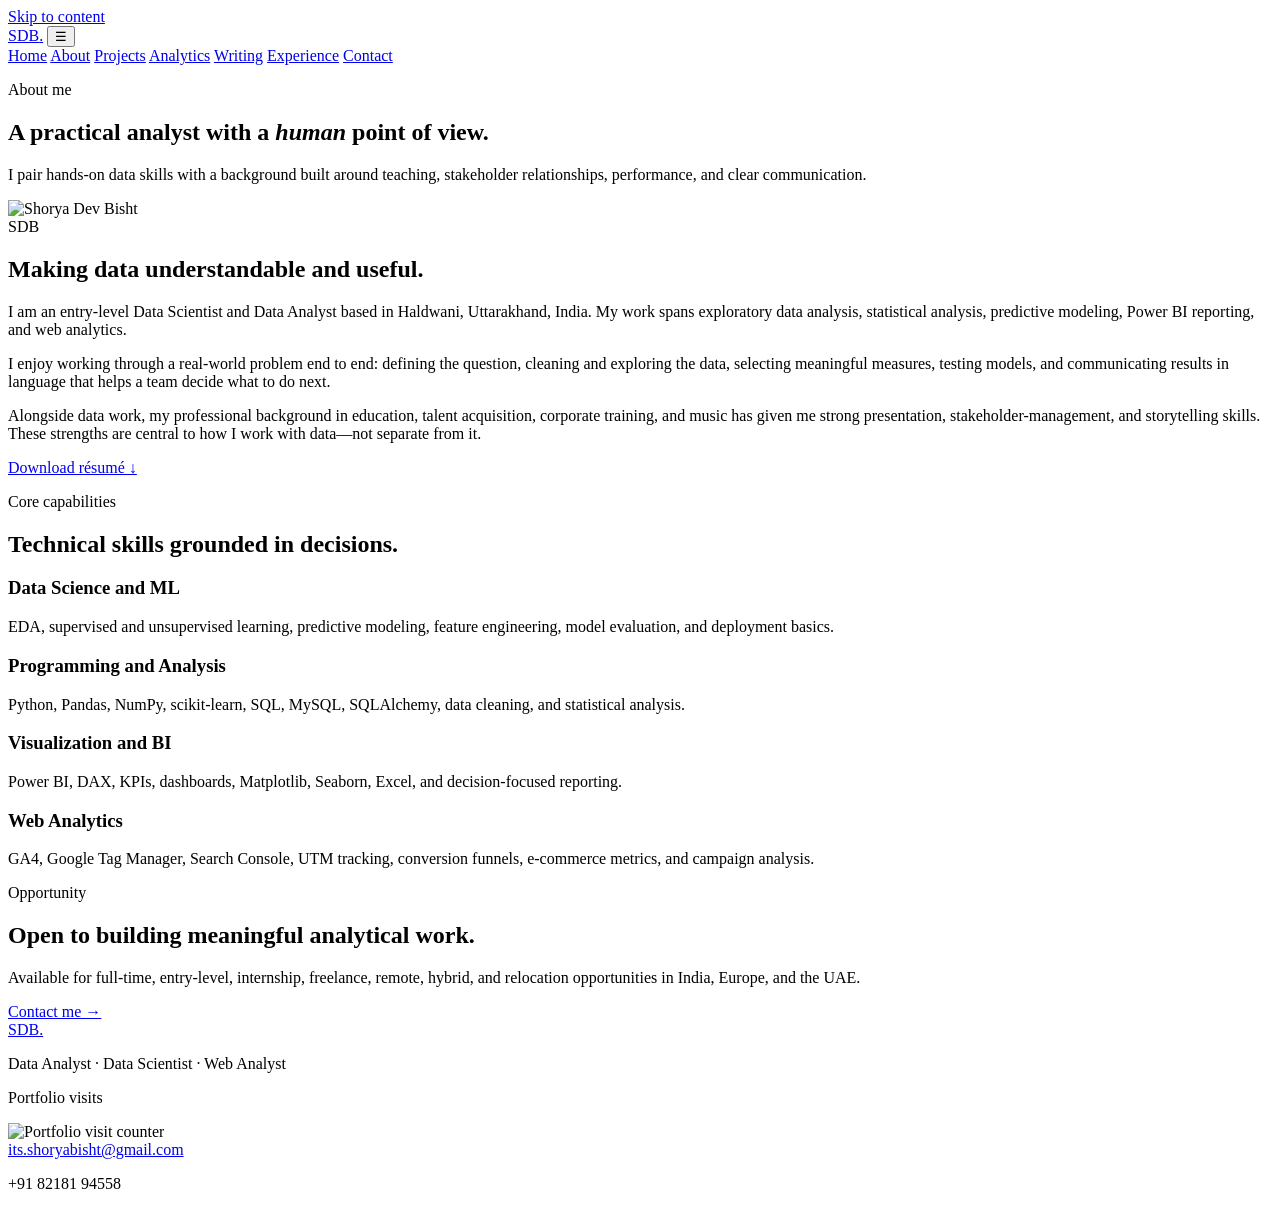
==== about.html @ f897676f "Add files via upload" ====
<!doctype html>
<html lang="en">
<head>
  <meta charset="utf-8">
  <meta name="viewport" content="width=device-width,initial-scale=1">

  <meta name="description" content="About Shorya Dev Bisht, Data Analyst, Data Scientist and Web Analyst.">

  <title>About | Shorya Dev Bisht</title>

  <link rel="stylesheet" href="assets/css/style.css">

  <script async src="https://www.googletagmanager.com/gtag/js?id=G-RCW7KHR1K1"></script>
  <script>
    window.dataLayer = window.dataLayer || [];
    function gtag(){dataLayer.push(arguments);}
    gtag("js", new Date());
    gtag("config", "G-RCW7KHR1K1");
  </script>
</head>

<body>
  <a class="skip" href="#main">Skip to content</a>

  <header class="site-header">
    <a class="brand" href="index.html">SDB<span>.</span></a>

    <button class="menu-button" aria-label="Open navigation" aria-expanded="false">☰</button>

    <nav aria-label="Primary navigation">
      <a href="index.html">Home</a>
      <a class="active" href="about.html">About</a>
      <a href="projects.html">Projects</a>
      <a href="analytics.html">Analytics</a>
      <a href="writing.html">Writing</a>
      <a href="experience.html">Experience</a>
      <a href="contact.html">Contact</a>
    </nav>
  </header>

  <main id="main">

    <section class="page-hero section">
      <p class="eyebrow">About me</p>

      <h1>A practical analyst with a <em>human</em> point of view.</h1>

      <p class="hero-lead">
        I pair hands-on data skills with a background built around teaching, stakeholder relationships, performance, and clear communication.
      </p>
    </section>

    <section class="section about-grid">
      <div class="portrait-frame about-photo">
        <img src="assets/images/shorya-profile.jpg" alt="Shorya Dev Bisht">

        <div class="portrait-fallback" aria-hidden="true">
          <span>SDB</span>
        </div>
      </div>

      <div>
        <h2>Making data understandable and useful.</h2>

        <p>
          I am an entry-level Data Scientist and Data Analyst based in Haldwani, Uttarakhand, India. My work spans exploratory data analysis, statistical analysis, predictive modeling, Power BI reporting, and web analytics.
        </p>

        <p>
          I enjoy working through a real-world problem end to end: defining the question, cleaning and exploring the data, selecting meaningful measures, testing models, and communicating results in language that helps a team decide what to do next.
        </p>

        <p>
          Alongside data work, my professional background in education, talent acquisition, corporate training, and music has given me strong presentation, stakeholder-management, and storytelling skills. These strengths are central to how I work with data—not separate from it.
        </p>

        <a class="button secondary"
           href="assets/Shorya_Dev_Bisht_Data_Analyst_Resume.pdf"
           download
           onclick="track('resume_download')">
          Download résumé ↓
        </a>
      </div>
    </section>

    <section class="section">
      <div class="section-title">
        <div>
          <p class="eyebrow">Core capabilities</p>
          <h2>Technical skills grounded in decisions.</h2>
        </div>
      </div>

      <div class="skills-grid">
        <article>
          <h3>Data Science and ML</h3>
          <p>
            EDA, supervised and unsupervised learning, predictive modeling, feature engineering, model evaluation, and deployment basics.
          </p>
        </article>

        <article>
          <h3>Programming and Analysis</h3>
          <p>
            Python, Pandas, NumPy, scikit-learn, SQL, MySQL, SQLAlchemy, data cleaning, and statistical analysis.
          </p>
        </article>

        <article>
          <h3>Visualization and BI</h3>
          <p>
            Power BI, DAX, KPIs, dashboards, Matplotlib, Seaborn, Excel, and decision-focused reporting.
          </p>
        </article>

        <article>
          <h3>Web Analytics</h3>
          <p>
            GA4, Google Tag Manager, Search Console, UTM tracking, conversion funnels, e-commerce metrics, and campaign analysis.
          </p>
        </article>
      </div>
    </section>

    <section class="section cta">
      <p class="eyebrow">Opportunity</p>

      <h2>Open to building meaningful analytical work.</h2>

      <p>
        Available for full-time, entry-level, internship, freelance, remote, hybrid, and relocation opportunities in India, Europe, and the UAE.
      </p>

      <a class="button primary" href="contact.html">Contact me →</a>
    </section>

  </main>

  <footer>
    <div>
      <a class="brand" href="index.html">SDB<span>.</span></a>
      <p>Data Analyst · Data Scientist · Web Analyst</p>
    </div>

    <div>
      <p>Portfolio visits</p>
      <img class="counter" src="https://visitor-badge.laobi.icu/badge?page_id=datascientistshorya.github.io" alt="Portfolio visit counter">
    </div>

    <div>
      <a href="mailto:its.shoryabisht@gmail.com" onclick="track('email_click')">its.shoryabisht@gmail.com</a>
      <p>+91 82181 94558</p>
    </div>
  </footer>

  <script src="assets/js/main.js"></script>
</body>
</html>
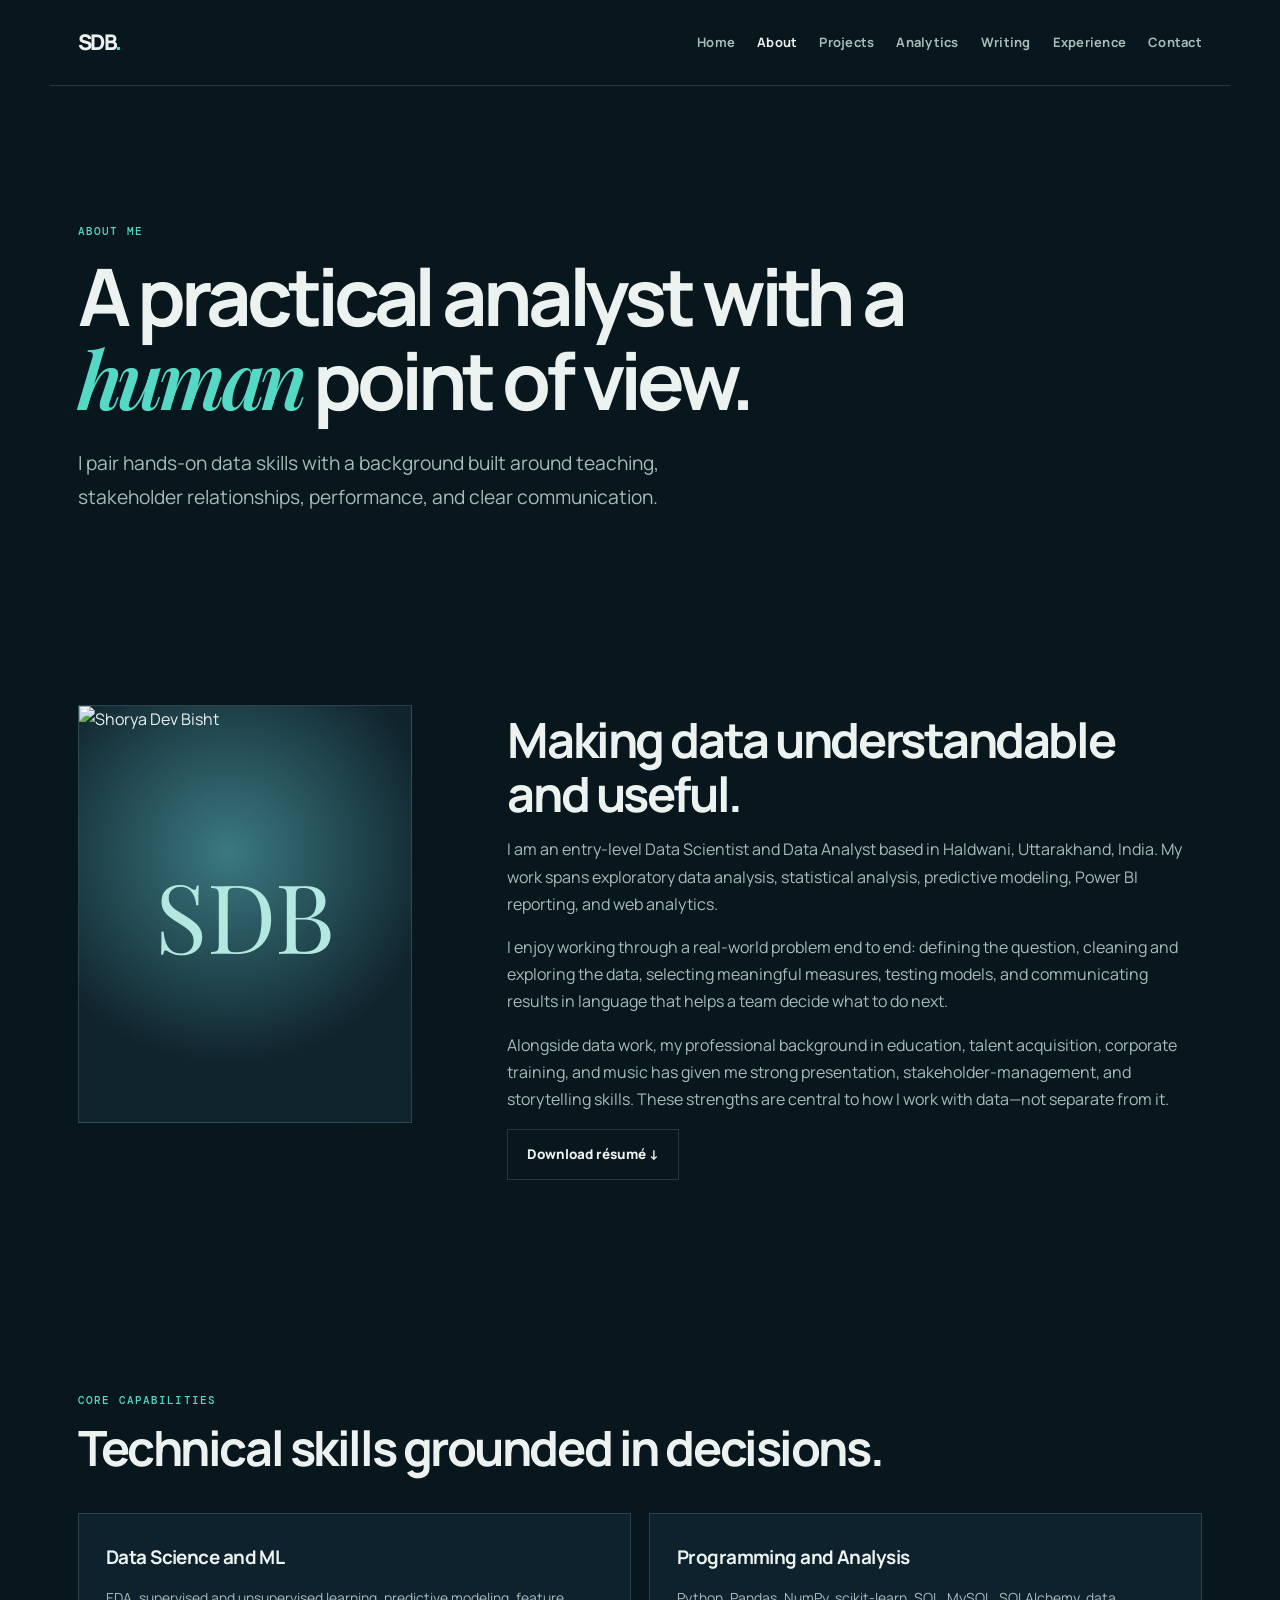
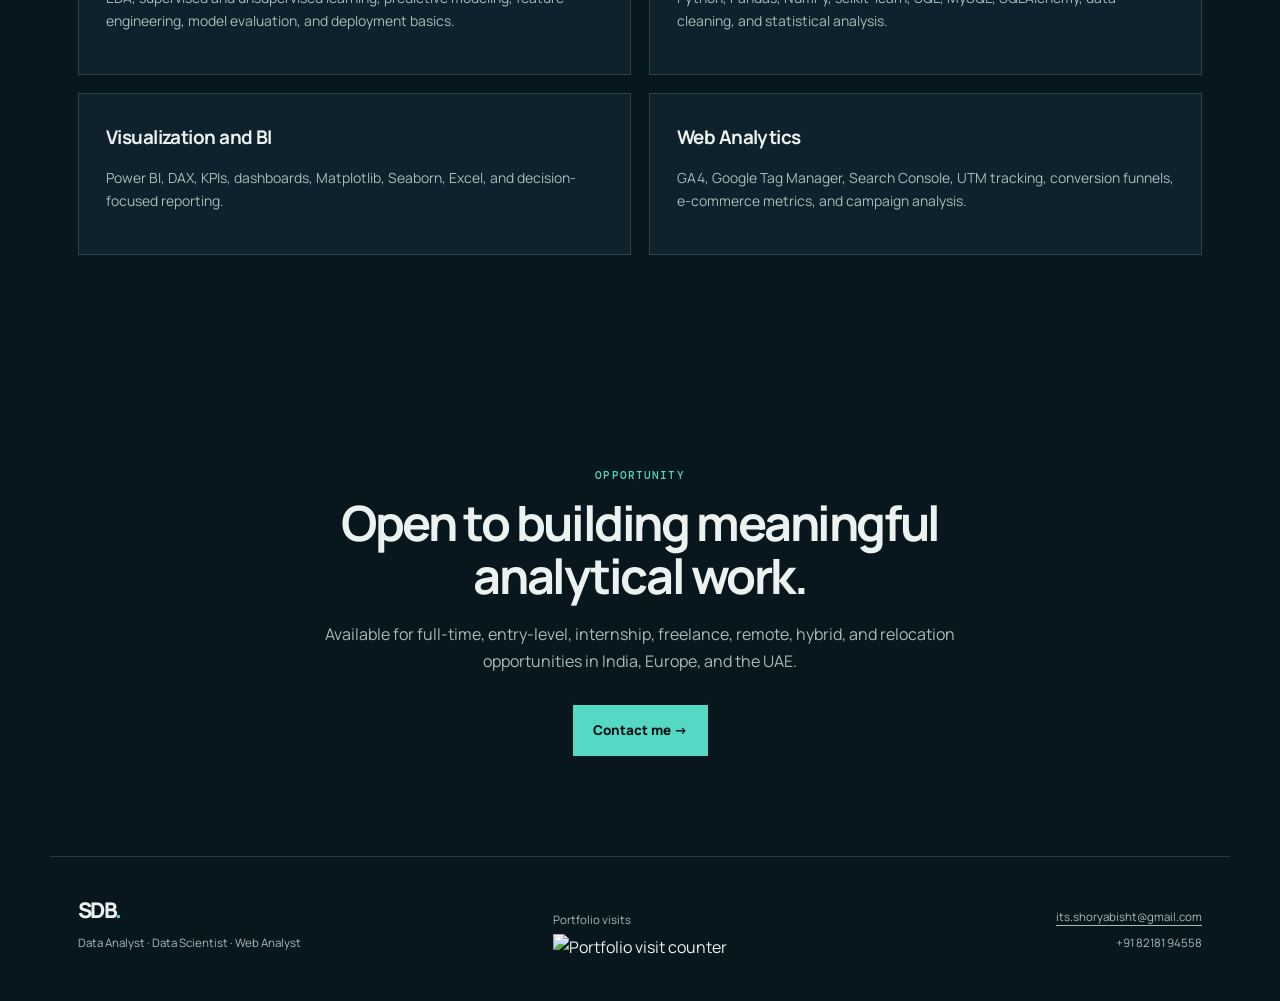
==== commit fc1bf7ad: "Fix HTML formatting and update profile image" ====
--- a/about.html
+++ b/about.html
@@ -52,7 +52,7 @@
 
     <section class="section about-grid">
       <div class="portrait-frame about-photo">
-        <img src="assets/images/shorya-profile.jpg" alt="Shorya Dev Bisht">
+        <img src="assets/images/shorya-profile.jpeg" alt="Shorya Dev Bisht">
 
         <div class="portrait-fallback" aria-hidden="true">
           <span>SDB</span>
@@ -155,4 +155,4 @@
 
   <script src="assets/js/main.js"></script>
 </body>
-</html>+</html>
--- a/assets/css/style.css
+++ b/assets/css/style.css
@@ -0,0 +1,905 @@
+@import url("https://fonts.googleapis.com/css2?family=DM+Mono:wght@400;500&family=Manrope:wght@400;500;600;700;800&family=Playfair+Display:ital,wght@0,600;0,700;1,600;1,700&display=swap");
+
+:root {
+  --bg: #08161e;
+  --surface: #0e222d;
+  --surface-2: #102b37;
+  --text: #ecf2ef;
+  --muted: #a9bbb9;
+  --line: rgba(207, 231, 225, 0.16);
+  --accent: #56d9c4;
+  --accent-soft: #9be8db;
+  --gold: #ffbd70;
+  --ink: #061116;
+  --max-width: 1180px;
+}
+
+* {
+  box-sizing: border-box;
+}
+
+html {
+  scroll-behavior: smooth;
+}
+
+body {
+  margin: 0;
+  background: var(--bg);
+  color: var(--text);
+  font-family: "Manrope", Arial, sans-serif;
+  line-height: 1.7;
+}
+
+a {
+  color: inherit;
+  text-underline-offset: 4px;
+}
+
+a:hover {
+  color: var(--accent);
+}
+
+img {
+  max-width: 100%;
+}
+
+.skip {
+  position: absolute;
+  top: -60px;
+  left: 12px;
+  z-index: 100;
+  padding: 8px 12px;
+  background: var(--accent);
+  color: var(--ink);
+  font-weight: 800;
+}
+
+.skip:focus {
+  top: 12px;
+}
+
+.site-header {
+  display: flex;
+  align-items: center;
+  justify-content: space-between;
+  max-width: var(--max-width);
+  height: 86px;
+  margin: 0 auto;
+  padding: 0 28px;
+  border-bottom: 1px solid var(--line);
+}
+
+.brand {
+  color: var(--text);
+  text-decoration: none;
+  font-size: 1.35rem;
+  font-weight: 800;
+  letter-spacing: -0.08em;
+}
+
+.brand span {
+  color: var(--accent);
+}
+
+nav {
+  display: flex;
+  align-items: center;
+  gap: 22px;
+}
+
+nav a {
+  color: var(--muted);
+  text-decoration: none;
+  font-size: 0.81rem;
+  font-weight: 700;
+  letter-spacing: 0.02em;
+}
+
+nav a:hover,
+nav a.active {
+  color: var(--text);
+}
+
+.menu-button {
+  display: none;
+  background: transparent;
+  color: var(--text);
+  border: 0;
+  font-size: 1.45rem;
+  cursor: pointer;
+}
+
+.section {
+  max-width: var(--max-width);
+  margin: 0 auto;
+  padding: 100px 28px;
+}
+
+.section.compact {
+  padding-top: 28px;
+  padding-bottom: 50px;
+}
+
+.eyebrow,
+.tag {
+  color: var(--accent);
+  font-family: "DM Mono", monospace;
+  font-size: 0.7rem;
+  font-weight: 500;
+  letter-spacing: 0.1em;
+  text-transform: uppercase;
+}
+
+.hero {
+  display: grid;
+  grid-template-columns: 1.15fr 0.85fr;
+  align-items: center;
+  min-height: 620px;
+  gap: 80px;
+}
+
+.hero h1,
+.page-hero h1,
+.contact-hero h1 {
+  max-width: 850px;
+  margin: 15px 0 26px;
+  font-size: clamp(3rem, 6.2vw, 6.2rem);
+  line-height: 1.02;
+  letter-spacing: -0.065em;
+}
+
+.hero h1 em,
+.page-hero h1 em,
+.contact-hero h1 em {
+  color: var(--accent);
+  font-family: "Playfair Display", serif;
+  font-weight: 600;
+  letter-spacing: -0.06em;
+}
+
+.hero-lead {
+  max-width: 680px;
+  color: var(--muted);
+  font-size: 1.13rem;
+  line-height: 1.75;
+}
+
+.actions,
+.contact-actions {
+  display: flex;
+  flex-wrap: wrap;
+  gap: 13px;
+  margin: 34px 0 25px;
+}
+
+.button {
+  display: inline-flex;
+  align-items: center;
+  gap: 16px;
+  padding: 13px 19px;
+  border: 1px solid var(--accent);
+  font-size: 0.84rem;
+  font-weight: 800;
+  text-decoration: none;
+  transition: 0.2s ease;
+}
+
+.button.primary {
+  background: var(--accent);
+  color: var(--ink);
+}
+
+.button.primary:hover {
+  background: var(--accent-soft);
+  color: var(--ink);
+  transform: translateY(-2px);
+}
+
+.button.secondary {
+  border-color: var(--line);
+  color: var(--text);
+}
+
+.button.secondary:hover {
+  border-color: var(--accent);
+  color: var(--accent);
+}
+
+.social-row {
+  display: flex;
+  flex-wrap: wrap;
+  gap: 20px;
+}
+
+.social-row a {
+  color: var(--muted);
+  font-size: 0.8rem;
+  font-weight: 700;
+}
+
+.hero-visual {
+  position: relative;
+}
+
+.portrait-frame {
+  position: relative;
+  width: min(100%, 390px);
+  aspect-ratio: 4 / 5;
+  margin-left: auto;
+  overflow: hidden;
+  border: 1px solid var(--line);
+  background: linear-gradient(145deg, #153440, #0c1d26);
+}
+
+.portrait-frame img {
+  position: relative;
+  z-index: 2;
+  width: 100%;
+  height: 100%;
+  object-fit: cover;
+  object-position: 50% 22%;
+}
+
+.portrait-fallback {
+  position: absolute;
+  inset: 0;
+  z-index: 1;
+  display: grid;
+  place-items: center;
+  background: radial-gradient(circle at 45% 35%, #3b7980, #10242d 65%);
+}
+
+.portrait-fallback span {
+  color: #b2e8df;
+  font-family: "Playfair Display", serif;
+  font-size: 6rem;
+}
+
+.signal-card {
+  position: absolute;
+  bottom: -28px;
+  left: -36px;
+  max-width: 255px;
+  padding: 15px 17px;
+  background: #e8f0ec;
+  color: #10232a;
+  box-shadow: 0 12px 30px #0004;
+  font-size: 0.73rem;
+  font-weight: 800;
+  line-height: 1.4;
+}
+
+.status-dot {
+  display: inline-block;
+  width: 7px;
+  height: 7px;
+  margin-right: 8px;
+  border-radius: 50%;
+  background: #1fa88c;
+}
+
+.metrics {
+  display: grid;
+  grid-template-columns: repeat(4, 1fr);
+  gap: 18px;
+  border-top: 1px solid var(--line);
+  border-bottom: 1px solid var(--line);
+}
+
+.metrics div {
+  padding: 18px 0;
+}
+
+.metrics strong,
+.metrics span {
+  display: block;
+}
+
+.metrics strong {
+  font-size: 0.81rem;
+}
+
+.metrics span {
+  color: var(--muted);
+  font-size: 0.74rem;
+}
+
+.section-title {
+  display: flex;
+  align-items: end;
+  justify-content: space-between;
+  gap: 24px;
+  margin-bottom: 38px;
+}
+
+.section-title h2,
+.split-feature h2,
+.cta h2,
+.about-grid h2 {
+  margin: 8px 0 0;
+  font-size: clamp(2rem, 3.8vw, 4rem);
+  line-height: 1.1;
+  letter-spacing: -0.05em;
+}
+
+.section-title > a {
+  font-size: 0.82rem;
+  font-weight: 800;
+  white-space: nowrap;
+}
+
+.project-grid {
+  display: grid;
+  grid-template-columns: repeat(3, 1fr);
+  gap: 20px;
+}
+
+.project-card {
+  display: flex;
+  flex-direction: column;
+  border: 1px solid var(--line);
+  background: var(--surface);
+  transition: 0.25s ease;
+}
+
+.project-card:hover {
+  border-color: rgba(84, 217, 196, 0.42);
+  transform: translateY(-5px);
+}
+
+.project-art {
+  position: relative;
+  display: flex;
+  align-items: flex-start;
+  justify-content: space-between;
+  height: 185px;
+  padding: 20px;
+  overflow: hidden;
+}
+
+.project-art span {
+  font-family: "DM Mono", monospace;
+  font-size: 0.72rem;
+}
+
+.project-art b {
+  position: relative;
+  z-index: 1;
+  font-family: "Playfair Display", serif;
+  font-size: 1.75rem;
+  line-height: 0.95;
+  text-align: right;
+}
+
+.hotel {
+  background: linear-gradient(130deg, #64d6cd, #1f5e75);
+  color: #062127;
+}
+
+.cancer {
+  background: linear-gradient(130deg, #f6b1bb, #684f87);
+  color: #251d39;
+}
+
+.fraud {
+  background: linear-gradient(130deg, #f3c17b, #a65d4d);
+  color: #332114;
+}
+
+.heart {
+  background: linear-gradient(130deg, #e86975, #5a1e42);
+  color: #2b1020;
+}
+
+.revenue {
+  background: linear-gradient(130deg, #a8df97, #28756e);
+  color: #092e2a;
+}
+
+.card-body {
+  display: flex;
+  flex: 1;
+  flex-direction: column;
+  padding: 23px;
+}
+
+.card-body h3 {
+  margin: 7px 0;
+  font-size: 1.28rem;
+  line-height: 1.25;
+  letter-spacing: -0.035em;
+}
+
+.card-body p:not(.tag):not(.stack) {
+  color: var(--muted);
+  font-size: 0.86rem;
+  line-height: 1.65;
+}
+
+.stack {
+  margin-top: auto;
+  color: var(--accent);
+  font-family: "DM Mono", monospace;
+  font-size: 0.67rem;
+}
+
+.card-body a,
+.text-link {
+  color: var(--text);
+  font-size: 0.8rem;
+  font-weight: 800;
+}
+
+.split-feature {
+  display: grid;
+  grid-template-columns: 0.85fr 1.15fr;
+  align-items: center;
+  gap: 110px;
+}
+
+.split-feature > div > p:not(.eyebrow) {
+  color: var(--muted);
+  font-size: 1.03rem;
+}
+
+.process-panel {
+  border-top: 1px solid var(--line);
+}
+
+.process-panel > div {
+  display: grid;
+  grid-template-columns: 55px 1fr;
+  column-gap: 17px;
+  padding: 20px 0;
+  border-bottom: 1px solid var(--line);
+}
+
+.process-panel span {
+  grid-row: span 2;
+  color: var(--accent);
+  font-family: "DM Mono", monospace;
+}
+
+.process-panel h3 {
+  margin: 0;
+  font-size: 1rem;
+}
+
+.process-panel p {
+  margin: 3px 0;
+  color: var(--muted);
+  font-size: 0.82rem;
+  line-height: 1.55;
+}
+
+.writing-strip {
+  max-width: none;
+  padding-right: max(28px, calc((100% - var(--max-width)) / 2 + 28px));
+  padding-left: max(28px, calc((100% - var(--max-width)) / 2 + 28px));
+  background: var(--surface);
+}
+
+.article-list {
+  border-top: 1px solid var(--line);
+}
+
+.article-list a {
+  display: grid;
+  grid-template-columns: 45px 1fr auto;
+  align-items: center;
+  gap: 15px;
+  padding: 21px 0;
+  border-bottom: 1px solid var(--line);
+  text-decoration: none;
+}
+
+.article-list span,
+.article-list i {
+  color: var(--accent);
+  font-family: "DM Mono", monospace;
+  font-size: 0.7rem;
+  font-style: normal;
+}
+
+.article-list strong {
+  font-size: 1rem;
+}
+
+.cta {
+  max-width: 850px;
+  text-align: center;
+}
+
+.cta p:not(.eyebrow) {
+  max-width: 690px;
+  margin: 18px auto 30px;
+  color: var(--muted);
+}
+
+.page-hero,
+.contact-hero {
+  padding-top: 125px;
+  padding-bottom: 72px;
+}
+
+.page-hero .hero-lead,
+.contact-hero .hero-lead {
+  font-size: 1.2rem;
+}
+
+.about-grid {
+  display: grid;
+  grid-template-columns: 0.65fr 1.35fr;
+  align-items: start;
+  gap: 95px;
+}
+
+.about-photo {
+  width: 100%;
+  margin: 0;
+}
+
+.about-grid > div > p {
+  color: var(--muted);
+}
+
+.skills-grid,
+.capability-grid {
+  display: grid;
+  grid-template-columns: repeat(2, 1fr);
+  gap: 18px;
+}
+
+.skills-grid article,
+.capability-grid article {
+  padding: 27px;
+  border: 1px solid var(--line);
+  background: var(--surface);
+}
+
+.skills-grid h3,
+.capability-grid h2 {
+  margin: 0 0 10px;
+  font-size: 1.18rem;
+  letter-spacing: -0.03em;
+}
+
+.skills-grid p,
+.capability-grid p,
+.capability-grid li {
+  color: var(--muted);
+  font-size: 0.87rem;
+  line-height: 1.65;
+}
+
+.capability-grid {
+  grid-template-columns: repeat(3, 1fr);
+}
+
+.capability-grid article > span {
+  color: var(--accent);
+  font-family: "DM Mono", monospace;
+  font-size: 0.7rem;
+}
+
+.capability-grid ul {
+  margin: 18px 0 0;
+  padding-left: 17px;
+}
+
+.project-detail-list {
+  padding-top: 20px;
+}
+
+.project-detail {
+  display: grid;
+  grid-template-columns: 300px 1fr;
+  align-items: start;
+  gap: 45px;
+  padding: 45px 0;
+  border-top: 1px solid var(--line);
+}
+
+.project-detail .project-art {
+  height: 230px;
+}
+
+.project-detail h2 {
+  margin: 8px 0 14px;
+  font-size: 2rem;
+  line-height: 1.15;
+  letter-spacing: -0.05em;
+}
+
+.project-detail p:not(.tag) {
+  color: var(--muted);
+  font-size: 0.92rem;
+}
+
+.articles-grid {
+  display: grid;
+  grid-template-columns: repeat(2, 1fr);
+  gap: 22px;
+}
+
+.article-card {
+  padding: 0 0 28px;
+  border: 1px solid var(--line);
+  background: var(--surface);
+}
+
+.article-card > *:not(.article-art) {
+  margin-right: 25px;
+  margin-left: 25px;
+}
+
+.article-card h2 {
+  font-size: 1.42rem;
+  line-height: 1.25;
+  letter-spacing: -0.04em;
+}
+
+.article-card p:not(.tag) {
+  color: var(--muted);
+  font-size: 0.88rem;
+}
+
+.article-art {
+  display: flex;
+  align-items: flex-start;
+  justify-content: space-between;
+  height: 200px;
+  padding: 23px;
+}
+
+.article-art span {
+  font-family: "DM Mono", monospace;
+  font-size: 0.68rem;
+  letter-spacing: 0.1em;
+  text-transform: uppercase;
+}
+
+.article-art b {
+  font-family: "Playfair Display", serif;
+  font-size: 4rem;
+  line-height: 0.7;
+}
+
+.correlation {
+  background: linear-gradient(125deg, #68d0c2, #194c75);
+  color: #071d2d;
+}
+
+.distribution {
+  background: linear-gradient(125deg, #f4ba82, #ae5559);
+  color: #2c1c1a;
+}
+
+.eda {
+  background: linear-gradient(125deg, #9be69d, #216d5c);
+  color: #0d352d;
+}
+
+.inference {
+  background: linear-gradient(125deg, #b49ce6, #4a3c83);
+  color: #211b43;
+}
+
+.timeline article {
+  display: grid;
+  grid-template-columns: 170px 1fr;
+  gap: 40px;
+  padding: 28px 0;
+  border-top: 1px solid var(--line);
+}
+
+.timeline article:last-child {
+  border-bottom: 1px solid var(--line);
+}
+
+.timeline-date {
+  margin: 4px 0;
+  color: var(--accent);
+  font-family: "DM Mono", monospace;
+  font-size: 0.72rem;
+}
+
+.timeline h2 {
+  margin: 7px 0;
+  font-size: 1.38rem;
+  letter-spacing: -0.04em;
+}
+
+.timeline div > p:not(.tag) {
+  color: var(--muted);
+  font-size: 0.92rem;
+}
+
+.contact-grid {
+  display: grid;
+  grid-template-columns: 1fr 1fr;
+  gap: 80px;
+  border-top: 1px solid var(--line);
+}
+
+.contact-link {
+  display: block;
+  margin: 12px 0;
+  font-size: 1.3rem;
+  font-weight: 700;
+}
+
+.contact-grid h2 {
+  margin: 7px 0 19px;
+  font-size: 2.25rem;
+  letter-spacing: -0.05em;
+}
+
+.contact-grid p:not(.eyebrow) {
+  color: var(--muted);
+}
+
+.privacy {
+  padding-top: 50px;
+  border-top: 1px solid var(--line);
+}
+
+.privacy h2 {
+  font-size: 1.8rem;
+  letter-spacing: -0.04em;
+}
+
+.privacy p:not(.eyebrow) {
+  max-width: 800px;
+  color: var(--muted);
+  font-size: 0.86rem;
+}
+
+footer {
+  display: grid;
+  grid-template-columns: 1fr auto 1fr;
+  align-items: end;
+  gap: 25px;
+  max-width: var(--max-width);
+  margin: 0 auto;
+  padding: 35px 28px 45px;
+  border-top: 1px solid var(--line);
+}
+
+footer p,
+footer a {
+  margin: 4px 0;
+  color: var(--muted);
+  font-size: 0.72rem;
+}
+
+footer > div:last-child {
+  text-align: right;
+}
+
+.counter {
+  display: block;
+  height: 22px;
+  margin-top: 5px;
+}
+
+@media (max-width: 820px) {
+  .site-header {
+    position: relative;
+    height: 70px;
+    padding: 0 20px;
+  }
+
+  .menu-button {
+    display: block;
+  }
+
+  .site-header nav {
+    position: absolute;
+    top: 69px;
+    right: 0;
+    left: 0;
+    z-index: 5;
+    display: none;
+    flex-direction: column;
+    align-items: flex-start;
+    padding: 18px 20px;
+    border-bottom: 1px solid var(--line);
+    background: #0c2029;
+  }
+
+  .site-header nav.open {
+    display: flex;
+  }
+
+  .section {
+    padding: 70px 20px;
+  }
+
+  .hero {
+    grid-template-columns: 1fr;
+    min-height: auto;
+    gap: 55px;
+    padding-top: 70px;
+  }
+
+  .hero-visual {
+    width: 100%;
+    max-width: 380px;
+    margin: auto;
+  }
+
+  .portrait-frame {
+    margin: auto;
+  }
+
+  .signal-card {
+    left: 0;
+  }
+
+  .metrics {
+    grid-template-columns: repeat(2, 1fr);
+  }
+
+  .project-grid,
+  .capability-grid,
+  .skills-grid,
+  .articles-grid,
+  .contact-grid {
+    grid-template-columns: 1fr;
+  }
+
+  .split-feature,
+  .about-grid {
+    grid-template-columns: 1fr;
+    gap: 45px;
+  }
+
+  .section-title {
+    flex-direction: column;
+    align-items: flex-start;
+  }
+
+  .project-detail {
+    grid-template-columns: 1fr;
+    gap: 25px;
+  }
+
+  .project-detail .project-art {
+    max-width: 360px;
+  }
+
+  .timeline article {
+    grid-template-columns: 1fr;
+    gap: 4px;
+  }
+
+  .page-hero,
+  .contact-hero {
+    padding-top: 90px;
+    padding-bottom: 45px;
+  }
+
+  .article-list a {
+    grid-template-columns: 32px 1fr;
+  }
+
+  .article-list i {
+    display: none;
+  }
+
+  footer {
+    grid-template-columns: 1fr;
+    align-items: start;
+  }
+
+  footer > div:last-child {
+    text-align: left;
+  }
+
+  .hero h1,
+  .page-hero h1,
+  .contact-hero h1 {
+    font-size: clamp(2.8rem, 13vw, 4.6rem);
+  }
+}
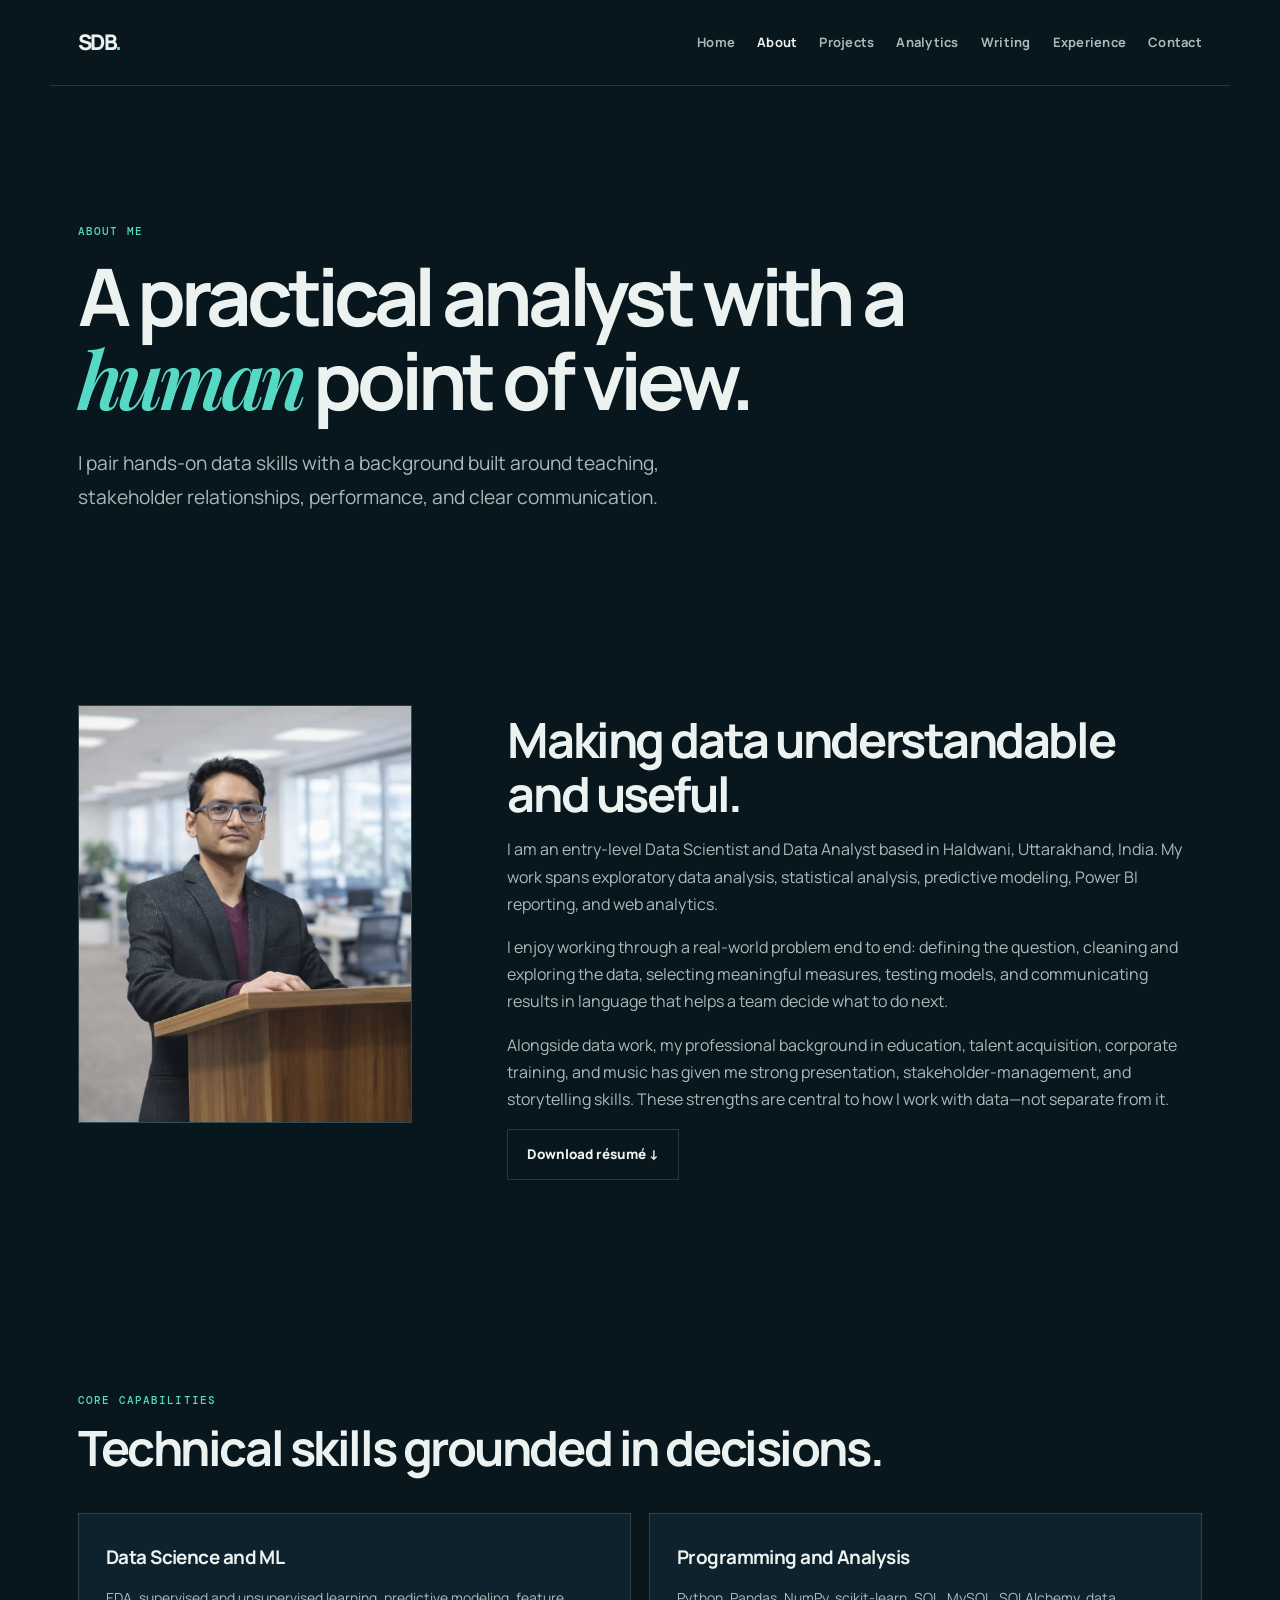
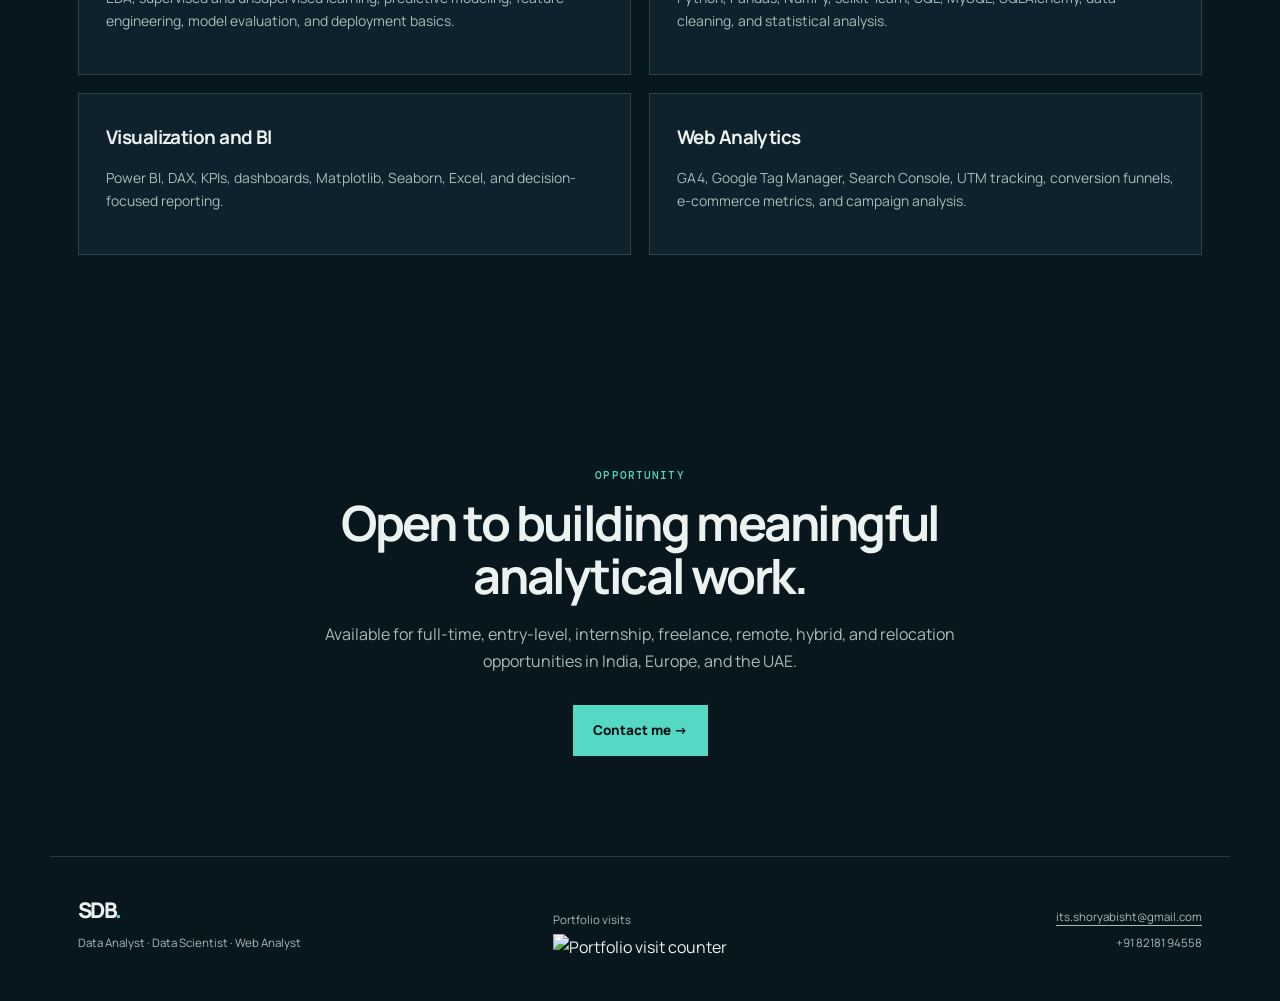
==== commit ab5b025e: "Add files via upload" ====
--- a/about.html
+++ b/about.html
@@ -25,7 +25,12 @@
   <header class="site-header">
     <a class="brand" href="index.html">SDB<span>.</span></a>
 
-    <button class="menu-button" aria-label="Open navigation" aria-expanded="false">☰</button>
+    <button
+      class="menu-button"
+      aria-label="Open navigation"
+      aria-expanded="false">
+      ☰
+    </button>
 
     <nav aria-label="Primary navigation">
       <a href="index.html">Home</a>
@@ -51,8 +56,11 @@
     </section>
 
     <section class="section about-grid">
+
       <div class="portrait-frame about-photo">
-        <img src="assets/images/shorya-profile.jpeg" alt="Shorya Dev Bisht">
+        <img
+          src="assets/images/shorya-profile.jpeg"
+          alt="Shorya Dev Bisht">
 
         <div class="portrait-fallback" aria-hidden="true">
           <span>SDB</span>
@@ -74,16 +82,19 @@
           Alongside data work, my professional background in education, talent acquisition, corporate training, and music has given me strong presentation, stakeholder-management, and storytelling skills. These strengths are central to how I work with data—not separate from it.
         </p>
 
-        <a class="button secondary"
-           href="assets/Shorya_Dev_Bisht_Data_Analyst_Resume.pdf"
-           download
-           onclick="track('resume_download')">
+        <a
+          class="button secondary"
+          href="assets/Shorya_Dev_Bisht_Data_Analyst_Resume.pdf"
+          download
+          onclick="track('resume_download')">
           Download résumé ↓
         </a>
       </div>
+
     </section>
 
     <section class="section">
+
       <div class="section-title">
         <div>
           <p class="eyebrow">Core capabilities</p>
@@ -92,6 +103,7 @@
       </div>
 
       <div class="skills-grid">
+
         <article>
           <h3>Data Science and ML</h3>
           <p>
@@ -119,10 +131,13 @@
             GA4, Google Tag Manager, Search Console, UTM tracking, conversion funnels, e-commerce metrics, and campaign analysis.
           </p>
         </article>
+
       </div>
+
     </section>
 
     <section class="section cta">
+
       <p class="eyebrow">Opportunity</p>
 
       <h2>Open to building meaningful analytical work.</h2>
@@ -131,12 +146,16 @@
         Available for full-time, entry-level, internship, freelance, remote, hybrid, and relocation opportunities in India, Europe, and the UAE.
       </p>
 
-      <a class="button primary" href="contact.html">Contact me →</a>
+      <a class="button primary" href="contact.html">
+        Contact me →
+      </a>
+
     </section>
 
   </main>
 
   <footer>
+
     <div>
       <a class="brand" href="index.html">SDB<span>.</span></a>
       <p>Data Analyst · Data Scientist · Web Analyst</p>
@@ -144,15 +163,25 @@
 
     <div>
       <p>Portfolio visits</p>
-      <img class="counter" src="https://visitor-badge.laobi.icu/badge?page_id=datascientistshorya.github.io" alt="Portfolio visit counter">
+
+      <img
+        class="counter"
+        src="https://visitor-badge.laobi.icu/badge?page_id=datascientistshorya.github.io"
+        alt="Portfolio visit counter">
     </div>
 
     <div>
-      <a href="mailto:its.shoryabisht@gmail.com" onclick="track('email_click')">its.shoryabisht@gmail.com</a>
+      <a
+        href="mailto:its.shoryabisht@gmail.com"
+        onclick="track('email_click')">
+        its.shoryabisht@gmail.com
+      </a>
+
       <p>+91 82181 94558</p>
     </div>
+
   </footer>
 
   <script src="assets/js/main.js"></script>
 </body>
-</html>
+</html>
